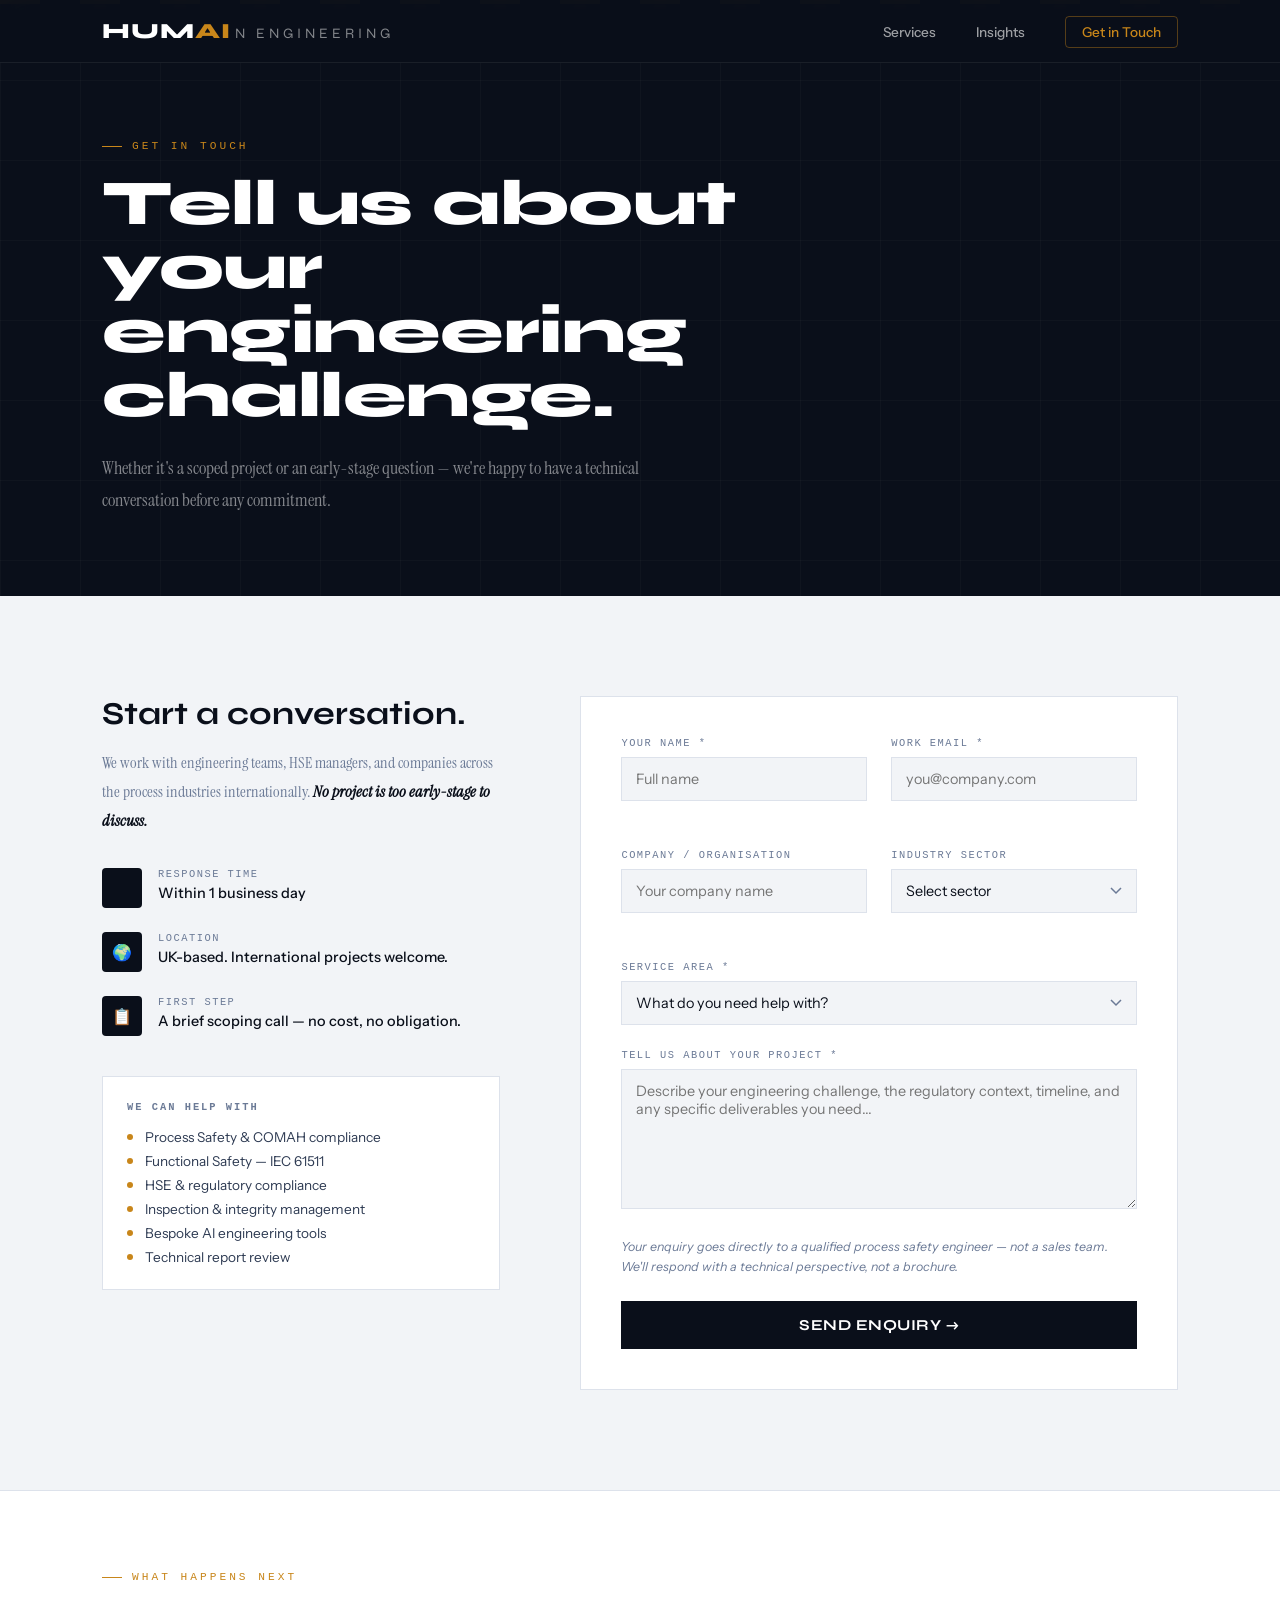
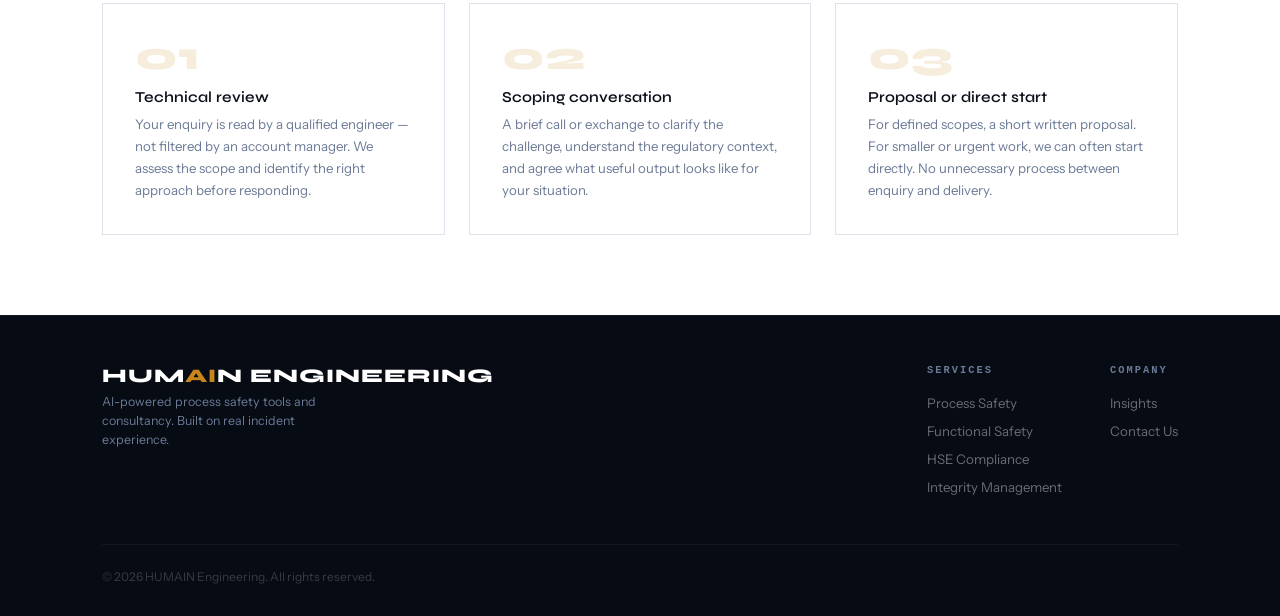
==== contact/index.html @ 7aae9761 "Create index.html" ====
<!DOCTYPE html>
<html lang="en">
<head>
  <meta charset="UTF-8"/>
  <meta name="viewport" content="width=device-width, initial-scale=1.0"/>
  <title>Contact — HUMAIN Engineering</title>
  <meta name="description" content="Get in touch with HUMAIN Engineering for process safety, functional safety and HSE consultancy."/>
  <link rel="preconnect" href="https://fonts.googleapis.com">
  <link href="https://fonts.googleapis.com/css2?family=Syne:wght@400;600;700;800&family=Instrument+Sans:wght@400;500;600&family=Instrument+Serif:ital@0;1&display=swap" rel="stylesheet">
  <style>
    :root {
      --ink:#0a0f1a; --ink-soft:#1c2333; --steel:#2d3a52;
      --fog:#f2f4f7; --white:#ffffff; --rule:#dde2eb;
      --accent:#c8861a; --accent2:#1a6fc8; --muted:#6b7a96; --live:#1a9e6f;
    }
    *,*::before,*::after{box-sizing:border-box;margin:0;padding:0;}
    html{scroll-behavior:smooth;}
    body{font-family:'Instrument Sans',sans-serif;background:var(--white);color:var(--ink);overflow-x:hidden;}
    .container{max-width:1140px;margin:0 auto;padding:0 2rem;}

    nav{position:fixed;top:0;left:0;right:0;z-index:200;background:rgba(10,15,26,0.96);backdrop-filter:blur(16px);border-bottom:1px solid rgba(255,255,255,0.07);}
    .nav-inner{max-width:1140px;margin:0 auto;padding:0 2rem;height:62px;display:flex;align-items:center;justify-content:space-between;}
    .nav-brand{display:flex;align-items:baseline;text-decoration:none;}
    .nav-brand-hum{font-family:'Syne',sans-serif;font-weight:800;font-size:1.35rem;color:var(--white);letter-spacing:1px;}
    .nav-brand-ai{font-family:'Syne',sans-serif;font-weight:800;font-size:1.35rem;color:var(--accent);letter-spacing:1px;}
    .nav-brand-rest{font-family:'Syne',sans-serif;font-weight:400;font-size:0.9rem;color:rgba(255,255,255,0.5);letter-spacing:4px;margin-left:4px;}
    .nav-links{display:flex;align-items:center;gap:2.5rem;list-style:none;}
    .nav-links a{color:rgba(255,255,255,0.6);text-decoration:none;font-size:0.85rem;font-weight:500;transition:color 0.2s;}
    .nav-links a:hover,.nav-links a.active{color:var(--white);}
    .nav-links .nav-contact{color:var(--accent)!important;border:1px solid rgba(200,134,26,0.4);padding:7px 16px;border-radius:4px;transition:all 0.2s!important;}
    .nav-links .nav-contact:hover{background:var(--accent);color:var(--ink)!important;}

    .page-hero{background:var(--ink);padding:140px 0 80px;position:relative;overflow:hidden;}
    .page-hero-bg{position:absolute;inset:0;background-image:linear-gradient(rgba(255,255,255,0.025) 1px,transparent 1px),linear-gradient(90deg,rgba(255,255,255,0.025) 1px,transparent 1px);background-size:80px 80px;}
    .hero-stripe{position:absolute;top:0;left:0;right:0;height:4px;background:repeating-linear-gradient(90deg,var(--accent) 0,var(--accent) 40px,var(--ink) 40px,var(--ink) 80px);}
    .page-hero-inner{position:relative;z-index:1;}
    .section-tag{font-family:'Courier New',monospace;font-size:0.7rem;color:var(--accent);text-transform:uppercase;letter-spacing:3px;margin-bottom:1.25rem;display:flex;align-items:center;gap:10px;}
    .section-tag::before{content:'';width:20px;height:1px;background:var(--accent);}
    .page-hero h1{font-family:'Syne',sans-serif;font-weight:800;font-size:clamp(2.5rem,5vw,4.5rem);color:var(--white);line-height:1.0;letter-spacing:-0.5px;margin-bottom:1.5rem;max-width:700px;}
    .page-hero p{font-family:'Instrument Serif',serif;font-size:1.15rem;color:rgba(255,255,255,0.5);max-width:560px;line-height:1.75;}

    /* CONTACT SECTION */
    .section-contact{padding:100px 0;background:var(--fog);}
    .contact-grid{display:grid;grid-template-columns:2fr 3fr;gap:80px;align-items:start;}

    .contact-info{}
    .contact-info h2{font-family:'Syne',sans-serif;font-weight:700;font-size:clamp(1.6rem,2.5vw,2.2rem);color:var(--ink);line-height:1.15;margin-bottom:1rem;}
    .contact-info p{font-family:'Instrument Serif',serif;font-size:1rem;color:var(--muted);line-height:1.8;margin-bottom:2rem;}
    .contact-info p strong{color:var(--ink);font-style:italic;}

    .contact-details{display:flex;flex-direction:column;gap:1.5rem;margin-bottom:2.5rem;}
    .contact-detail{display:flex;gap:1rem;align-items:flex-start;}
    .contact-detail-icon{width:40px;height:40px;background:var(--ink);border-radius:4px;display:flex;align-items:center;justify-content:center;font-size:1rem;flex-shrink:0;}
    .contact-detail-text{}
    .contact-detail-label{font-family:'Courier New',monospace;font-size:0.65rem;color:var(--muted);text-transform:uppercase;letter-spacing:1.5px;margin-bottom:0.25rem;}
    .contact-detail-value{font-size:0.9rem;color:var(--ink);font-weight:500;}

    .contact-disciplines{border:1px solid var(--rule);background:var(--white);padding:1.5rem;}
    .contact-disciplines h4{font-family:'Courier New',monospace;font-size:0.65rem;color:var(--muted);text-transform:uppercase;letter-spacing:2px;margin-bottom:1rem;}
    .disc-list{display:flex;flex-direction:column;gap:0.5rem;}
    .disc-item{display:flex;align-items:center;gap:0.75rem;font-size:0.85rem;color:var(--steel);}
    .disc-item::before{content:'';width:6px;height:6px;background:var(--accent);border-radius:50%;flex-shrink:0;}

    /* FORM */
    .contact-form-wrap{background:var(--white);border:1px solid var(--rule);padding:2.5rem;}

    .form-group{margin-bottom:1.5rem;}
    .form-row{display:grid;grid-template-columns:1fr 1fr;gap:1.5rem;margin-bottom:1.5rem;}
    .form-group label{display:block;font-family:'Courier New',monospace;font-size:0.65rem;color:var(--muted);text-transform:uppercase;letter-spacing:1.5px;margin-bottom:0.5rem;}
    .form-group input,
    .form-group select,
    .form-group textarea{
      width:100%;border:1px solid var(--rule);background:var(--fog);
      padding:12px 14px;font-family:'Instrument Sans',sans-serif;
      font-size:0.9rem;color:var(--ink);border-radius:0;outline:none;
      transition:border-color 0.2s,background 0.2s;
      appearance:none;
    }
    .form-group input:focus,
    .form-group select:focus,
    .form-group textarea:focus{border-color:var(--accent);background:var(--white);}
    .form-group textarea{min-height:140px;resize:vertical;}
    .form-group select{cursor:pointer;background-image:url("data:image/svg+xml,%3Csvg xmlns='http://www.w3.org/2000/svg' width='12' height='8' viewBox='0 0 12 8'%3E%3Cpath d='M1 1l5 5 5-5' stroke='%236b7a96' stroke-width='1.5' fill='none'/%3E%3C/svg%3E");background-repeat:no-repeat;background-position:right 14px center;padding-right:36px;}

    .form-note{font-size:0.78rem;color:var(--muted);line-height:1.6;margin-bottom:1.5rem;font-style:italic;}

    .btn-submit{width:100%;background:var(--ink);color:var(--white);border:none;padding:15px;font-family:'Syne',sans-serif;font-weight:700;font-size:0.95rem;letter-spacing:0.5px;cursor:pointer;transition:background 0.2s;text-transform:uppercase;}
    .btn-submit:hover{background:var(--accent);}
    .btn-submit:disabled{background:var(--muted);cursor:not-allowed;}

    .form-success{display:none;text-align:center;padding:3rem 2rem;}
    .form-success-icon{font-size:2.5rem;margin-bottom:1rem;}
    .form-success h3{font-family:'Syne',sans-serif;font-weight:700;font-size:1.4rem;color:var(--ink);margin-bottom:0.5rem;}
    .form-success p{font-size:0.9rem;color:var(--muted);line-height:1.6;}

    /* WHAT TO EXPECT */
    .section-expect{padding:80px 0;background:var(--white);border-top:1px solid var(--rule);}
    .expect-grid{display:grid;grid-template-columns:repeat(3,1fr);gap:1.5rem;}
    .expect-card{padding:2rem;border:1px solid var(--rule);transition:box-shadow 0.2s;}
    .expect-card:hover{box-shadow:0 4px 20px rgba(0,0,0,0.06);}
    .expect-num{font-family:'Syne',sans-serif;font-weight:800;font-size:2.5rem;color:rgba(200,134,26,0.15);line-height:1;margin-bottom:0.75rem;}
    .expect-card h3{font-family:'Syne',sans-serif;font-weight:600;font-size:0.95rem;color:var(--ink);margin-bottom:0.5rem;}
    .expect-card p{font-size:0.83rem;color:var(--muted);line-height:1.65;}

    footer{background:#060b14;border-top:1px solid rgba(255,255,255,0.05);padding:3rem 0 2rem;}
    .footer-inner{display:flex;justify-content:space-between;align-items:flex-start;flex-wrap:wrap;gap:2rem;}
    .footer-brand-name{font-family:'Syne',sans-serif;font-weight:800;font-size:1.2rem;color:var(--white);letter-spacing:1px;margin-bottom:0.4rem;}
    .footer-brand-name span{color:var(--accent);}
    .footer-brand-tag{font-size:0.78rem;color:var(--muted);max-width:260px;line-height:1.5;}
    .footer-nav{display:flex;gap:3rem;flex-wrap:wrap;}
    .footer-col h4{font-family:'Courier New',monospace;font-size:0.65rem;color:var(--muted);text-transform:uppercase;letter-spacing:2px;margin-bottom:1rem;}
    .footer-col ul{list-style:none;display:flex;flex-direction:column;gap:0.5rem;}
    .footer-col a{font-size:0.83rem;color:rgba(255,255,255,0.4);text-decoration:none;transition:color 0.2s;}
    .footer-col a:hover{color:var(--white);}
    .footer-bottom{margin-top:3rem;padding-top:1.5rem;border-top:1px solid rgba(255,255,255,0.05);display:flex;justify-content:space-between;align-items:center;flex-wrap:wrap;gap:1rem;}
    .footer-copy{font-size:0.75rem;color:rgba(255,255,255,0.2);}

    .reveal{opacity:0;transform:translateY(24px);transition:opacity 0.6s ease,transform 0.6s ease;}
    .reveal.visible{opacity:1;transform:translateY(0);}

    @media(max-width:900px){
      .contact-grid{grid-template-columns:1fr;gap:3rem;}
      .form-row{grid-template-columns:1fr;}
      .expect-grid{grid-template-columns:1fr;}
      .nav-links{display:none;}
    }
  </style>
</head>
<body>

<nav>
  <div class="nav-inner">
    <a href="/" class="nav-brand">
      <span class="nav-brand-hum">HUM</span><span class="nav-brand-ai">AI</span><span class="nav-brand-rest">N ENGINEERING</span>
    </a>
    <ul class="nav-links">
      <li><a href="/services/">Services</a></li>
      <li><a href="/insights/">Insights</a></li>
      <li><a href="/contact/" class="nav-contact active">Get in Touch</a></li>
    </ul>
  </div>
</nav>

<section class="page-hero">
  <div class="page-hero-bg"></div>
  <div class="hero-stripe"></div>
  <div class="page-hero-inner container">
    <div class="section-tag">Get in Touch</div>
    <h1>Tell us about your engineering challenge.</h1>
    <p>Whether it's a scoped project or an early-stage question — we're happy to have a technical conversation before any commitment.</p>
  </div>
</section>

<section class="section-contact">
  <div class="container">
    <div class="contact-grid reveal">

      <div class="contact-info">
        <h2>Start a conversation.</h2>
        <p>We work with engineering teams, HSE managers, and companies across the process industries internationally. <strong>No project is too early-stage to discuss.</strong></p>

        <div class="contact-details">
          <div class="contact-detail">
            <div class="contact-detail-icon">⏱</div>
            <div class="contact-detail-text">
              <div class="contact-detail-label">Response Time</div>
              <div class="contact-detail-value">Within 1 business day</div>
            </div>
          </div>
          <div class="contact-detail">
            <div class="contact-detail-icon">🌍</div>
            <div class="contact-detail-text">
              <div class="contact-detail-label">Location</div>
              <div class="contact-detail-value">UK-based. International projects welcome.</div>
            </div>
          </div>
          <div class="contact-detail">
            <div class="contact-detail-icon">📋</div>
            <div class="contact-detail-text">
              <div class="contact-detail-label">First Step</div>
              <div class="contact-detail-value">A brief scoping call — no cost, no obligation.</div>
            </div>
          </div>
        </div>

        <div class="contact-disciplines">
          <h4>We can help with</h4>
          <div class="disc-list">
            <div class="disc-item">Process Safety &amp; COMAH compliance</div>
            <div class="disc-item">Functional Safety — IEC 61511</div>
            <div class="disc-item">HSE &amp; regulatory compliance</div>
            <div class="disc-item">Inspection &amp; integrity management</div>
            <div class="disc-item">Bespoke AI engineering tools</div>
            <div class="disc-item">Technical report review</div>
          </div>
        </div>
      </div>

      <div class="contact-form-wrap">
        <div id="contactForm">
          <div class="form-row">
            <div class="form-group">
              <label>Your Name *</label>
              <input type="text" id="name" placeholder="Full name" required/>
            </div>
            <div class="form-group">
              <label>Work Email *</label>
              <input type="email" id="email" placeholder="you@company.com" required/>
            </div>
          </div>
          <div class="form-row">
            <div class="form-group">
              <label>Company / Organisation</label>
              <input type="text" id="company" placeholder="Your company name"/>
            </div>
            <div class="form-group">
              <label>Industry Sector</label>
              <select id="industry">
                <option value="" disabled selected>Select sector</option>
                <option>Oil &amp; Gas — Upstream</option>
                <option>Refining &amp; Petrochemicals</option>
                <option>Chemical Manufacturing</option>
                <option>Power Generation</option>
                <option>Pharmaceuticals</option>
                <option>Water &amp; Utilities</option>
                <option>Other</option>
              </select>
            </div>
          </div>
          <div class="form-group">
            <label>Service Area *</label>
            <select id="service" required>
              <option value="" disabled selected>What do you need help with?</option>
              <option>Process Safety &amp; COMAH</option>
              <option>Functional Safety — IEC 61511</option>
              <option>HSE &amp; Regulatory Compliance</option>
              <option>Inspection &amp; Integrity Management</option>
              <option>Bespoke Engineering Tool</option>
              <option>Technical Report Review</option>
              <option>Not sure yet — want to discuss</option>
            </select>
          </div>
          <div class="form-group">
            <label>Tell us about your project *</label>
            <textarea id="message" placeholder="Describe your engineering challenge, the regulatory context, timeline, and any specific deliverables you need..." required></textarea>
          </div>
          <p class="form-note">Your enquiry goes directly to a qualified process safety engineer — not a sales team. We'll respond with a technical perspective, not a brochure.</p>
          <button class="btn-submit" onclick="submitForm()">Send Enquiry →</button>
        </div>

        <div class="form-success" id="formSuccess">
          <div class="form-success-icon">✓</div>
          <h3>Enquiry received.</h3>
          <p>A qualified engineer will review your message and respond within one business day. We'll come back with a technical perspective on your challenge.</p>
        </div>
      </div>

    </div>
  </div>
</section>

<!-- WHAT TO EXPECT -->
<section class="section-expect">
  <div class="container">
    <div class="section-tag reveal">What Happens Next</div>
    <div class="expect-grid reveal">
      <div class="expect-card">
        <div class="expect-num">01</div>
        <h3>Technical review</h3>
        <p>Your enquiry is read by a qualified engineer — not filtered by an account manager. We assess the scope and identify the right approach before responding.</p>
      </div>
      <div class="expect-card">
        <div class="expect-num">02</div>
        <h3>Scoping conversation</h3>
        <p>A brief call or exchange to clarify the challenge, understand the regulatory context, and agree what useful output looks like for your situation.</p>
      </div>
      <div class="expect-card">
        <div class="expect-num">03</div>
        <h3>Proposal or direct start</h3>
        <p>For defined scopes, a short written proposal. For smaller or urgent work, we can often start directly. No unnecessary process between enquiry and delivery.</p>
      </div>
    </div>
  </div>
</section>

<footer>
  <div class="container">
    <div class="footer-inner">
      <div class="footer-brand">
        <div class="footer-brand-name">HUM<span>AI</span>N ENGINEERING</div>
        <div class="footer-brand-tag">AI-powered process safety tools and consultancy. Built on real incident experience.</div>
      </div>
      <div class="footer-nav">
        <div class="footer-col">
          <h4>Services</h4>
          <ul>
            <li><a href="/services/">Process Safety</a></li>
            <li><a href="/services/">Functional Safety</a></li>
            <li><a href="/services/">HSE Compliance</a></li>
            <li><a href="/services/">Integrity Management</a></li>
          </ul>
        </div>
        <div class="footer-col">
          <h4>Company</h4>
          <ul>
            <li><a href="/insights/">Insights</a></li>
            <li><a href="/contact/">Contact Us</a></li>
          </ul>
        </div>
      </div>
    </div>
    <div class="footer-bottom">
      <div class="footer-copy">© 2026 HUMAIN Engineering. All rights reserved.</div>
    </div>
  </div>
</footer>

<script>
  const obs = new IntersectionObserver(entries => {
    entries.forEach(e => { if(e.isIntersecting) e.target.classList.add('visible'); });
  }, { threshold: 0.08 });
  document.querySelectorAll('.reveal').forEach(el => obs.observe(el));

  function submitForm() {
    const name = document.getElementById('name').value.trim();
    const email = document.getElementById('email').value.trim();
    const message = document.getElementById('message').value.trim();
    const service = document.getElementById('service').value;
    if (!name || !email || !message || !service) {
      alert('Please fill in all required fields.');
      return;
    }
    // Hide form, show success
    document.getElementById('contactForm').style.display = 'none';
    document.getElementById('formSuccess').style.display = 'block';
  }
</script>
</body>
</html>
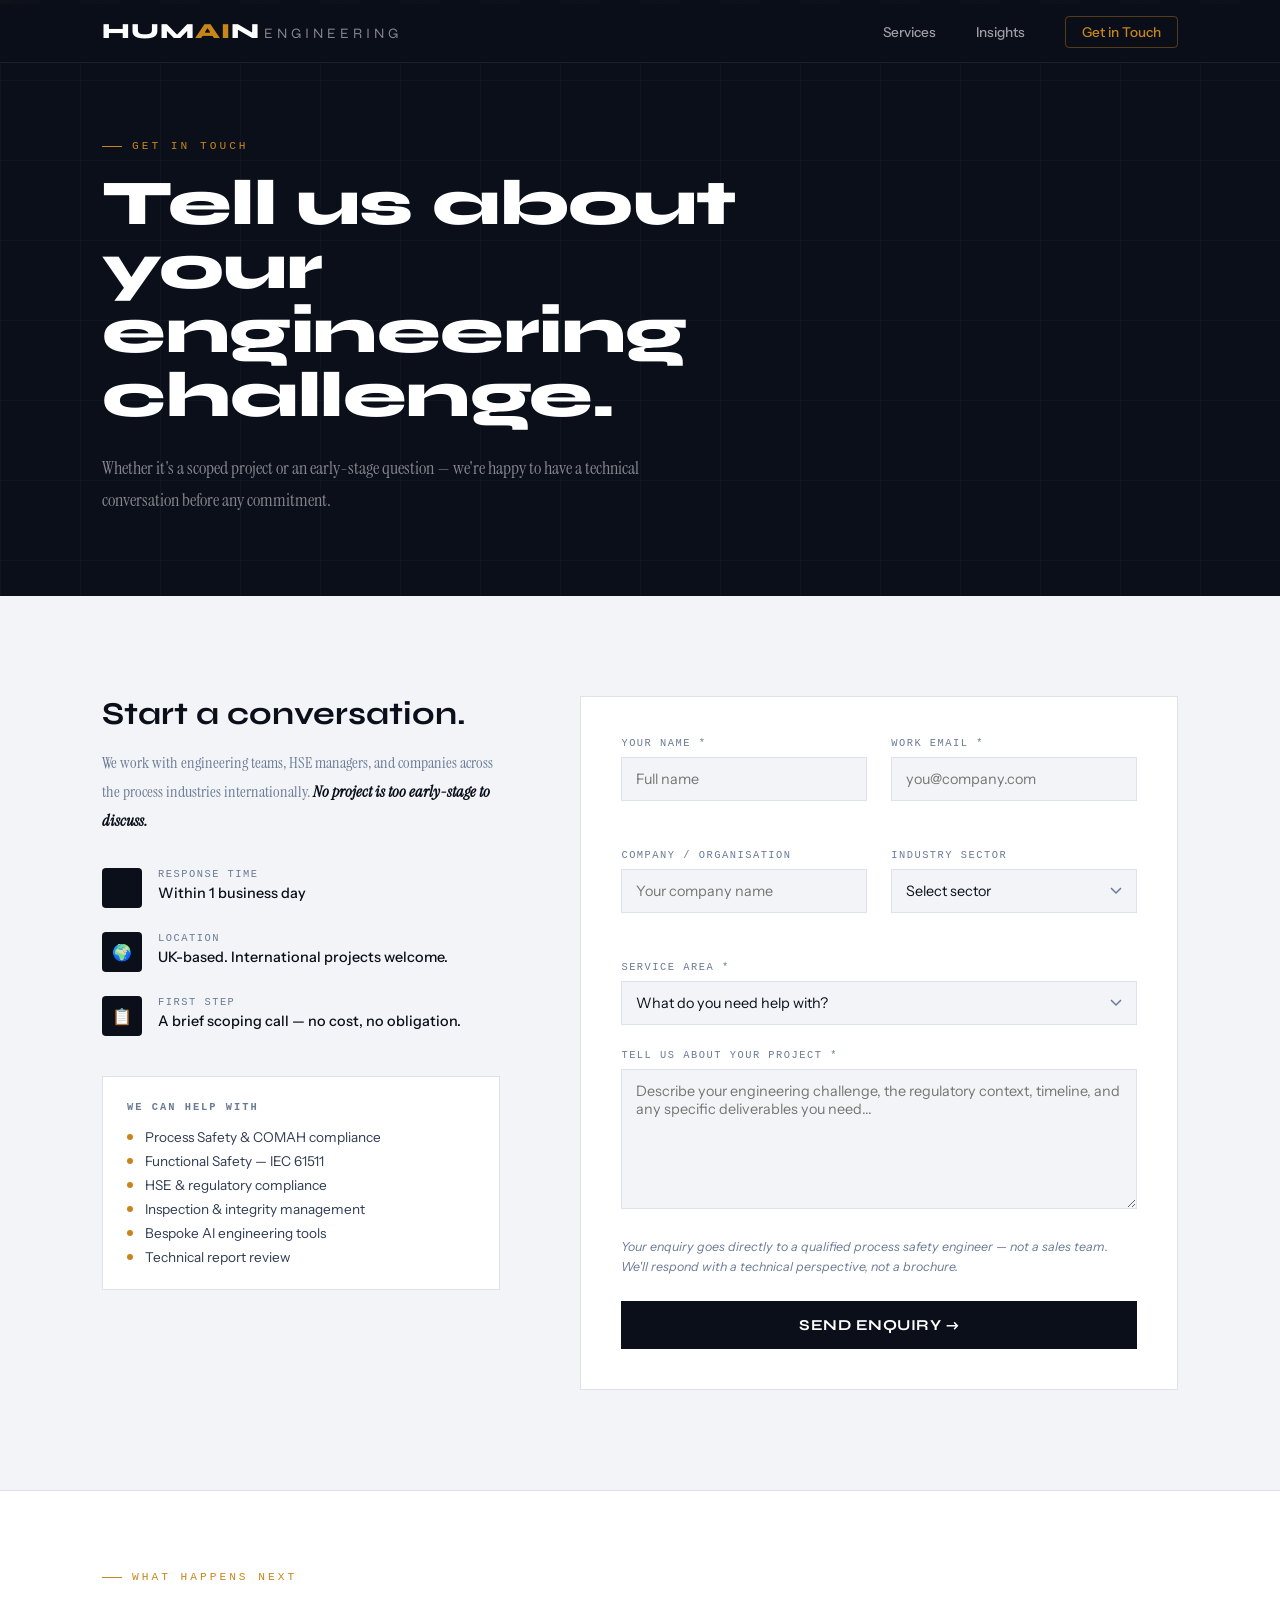
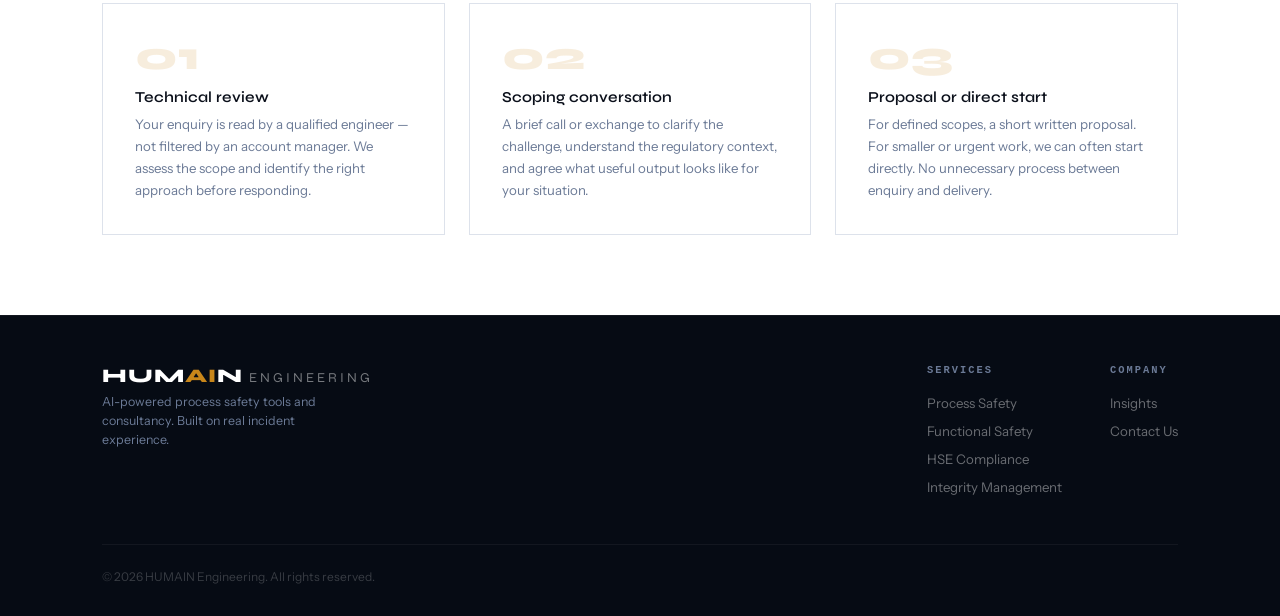
==== commit 260cc775: "Update index.html" ====
--- a/contact/index.html
+++ b/contact/index.html
@@ -131,7 +131,7 @@
 <nav>
   <div class="nav-inner">
     <a href="/" class="nav-brand">
-      <span class="nav-brand-hum">HUM</span><span class="nav-brand-ai">AI</span><span class="nav-brand-rest">N ENGINEERING</span>
+      <span class="nav-brand-hum">HUM</span><span class="nav-brand-ai">AI</span><span class="nav-brand-hum">N</span><span class="nav-brand-rest"> ENGINEERING
     </a>
     <ul class="nav-links">
       <li><a href="/services/">Services</a></li>
@@ -197,25 +197,28 @@
       </div>
 
       <div class="contact-form-wrap">
-        <div id="contactForm">
+        <form id="contactForm"
+              action="https://formspree.io/f/meepapwo"
+              method="POST"
+              onsubmit="handleSubmit(event)">
           <div class="form-row">
             <div class="form-group">
               <label>Your Name *</label>
-              <input type="text" id="name" placeholder="Full name" required/>
+              <input type="text" name="name" placeholder="Full name" required/>
             </div>
             <div class="form-group">
               <label>Work Email *</label>
-              <input type="email" id="email" placeholder="you@company.com" required/>
+              <input type="email" name="email" placeholder="you@company.com" required/>
             </div>
           </div>
           <div class="form-row">
             <div class="form-group">
               <label>Company / Organisation</label>
-              <input type="text" id="company" placeholder="Your company name"/>
+              <input type="text" name="company" placeholder="Your company name"/>
             </div>
             <div class="form-group">
               <label>Industry Sector</label>
-              <select id="industry">
+              <select name="industry">
                 <option value="" disabled selected>Select sector</option>
                 <option>Oil &amp; Gas — Upstream</option>
                 <option>Refining &amp; Petrochemicals</option>
@@ -229,7 +232,7 @@
           </div>
           <div class="form-group">
             <label>Service Area *</label>
-            <select id="service" required>
+            <select name="service" required>
               <option value="" disabled selected>What do you need help with?</option>
               <option>Process Safety &amp; COMAH</option>
               <option>Functional Safety — IEC 61511</option>
@@ -242,11 +245,14 @@
           </div>
           <div class="form-group">
             <label>Tell us about your project *</label>
-            <textarea id="message" placeholder="Describe your engineering challenge, the regulatory context, timeline, and any specific deliverables you need..." required></textarea>
-          </div>
+            <textarea name="message" placeholder="Describe your engineering challenge, the regulatory context, timeline, and any specific deliverables you need..." required></textarea>
+          </div>
+          <!-- Formspree spam protection -->
+          <input type="text" name="_gotcha" style="display:none"/>
+          <input type="hidden" name="_subject" value="New Enquiry — HUMAIN Engineering"/>
           <p class="form-note">Your enquiry goes directly to a qualified process safety engineer — not a sales team. We'll respond with a technical perspective, not a brochure.</p>
-          <button class="btn-submit" onclick="submitForm()">Send Enquiry →</button>
-        </div>
+          <button type="submit" class="btn-submit">Send Enquiry →</button>
+        </form>
 
         <div class="form-success" id="formSuccess">
           <div class="form-success-icon">✓</div>
@@ -287,7 +293,7 @@
   <div class="container">
     <div class="footer-inner">
       <div class="footer-brand">
-        <div class="footer-brand-name">HUM<span>AI</span>N ENGINEERING</div>
+        <div class="footer-brand-name">HUM<span>AI</span>N<span style="font-weight:400;font-size:0.85rem;color:rgba(255,255,255,0.45);letter-spacing:3px;"> ENGINEERING</span></div>
         <div class="footer-brand-tag">AI-powered process safety tools and consultancy. Built on real incident experience.</div>
       </div>
       <div class="footer-nav">
@@ -321,18 +327,33 @@
   }, { threshold: 0.08 });
   document.querySelectorAll('.reveal').forEach(el => obs.observe(el));
 
-  function submitForm() {
-    const name = document.getElementById('name').value.trim();
-    const email = document.getElementById('email').value.trim();
-    const message = document.getElementById('message').value.trim();
-    const service = document.getElementById('service').value;
-    if (!name || !email || !message || !service) {
-      alert('Please fill in all required fields.');
-      return;
+  async function handleSubmit(e) {
+    e.preventDefault();
+    const form = e.target;
+    const btn = form.querySelector('.btn-submit');
+    btn.textContent = 'Sending...';
+    btn.disabled = true;
+
+    try {
+      const response = await fetch(form.action, {
+        method: 'POST',
+        body: new FormData(form),
+        headers: { 'Accept': 'application/json' }
+      });
+
+      if (response.ok) {
+        form.style.display = 'none';
+        document.getElementById('formSuccess').style.display = 'block';
+      } else {
+        btn.textContent = 'Something went wrong — please try again';
+        btn.disabled = false;
+        btn.style.background = '#c62828';
+      }
+    } catch (error) {
+      btn.textContent = 'Something went wrong — please try again';
+      btn.disabled = false;
+      btn.style.background = '#c62828';
     }
-    // Hide form, show success
-    document.getElementById('contactForm').style.display = 'none';
-    document.getElementById('formSuccess').style.display = 'block';
   }
 </script>
 </body>
